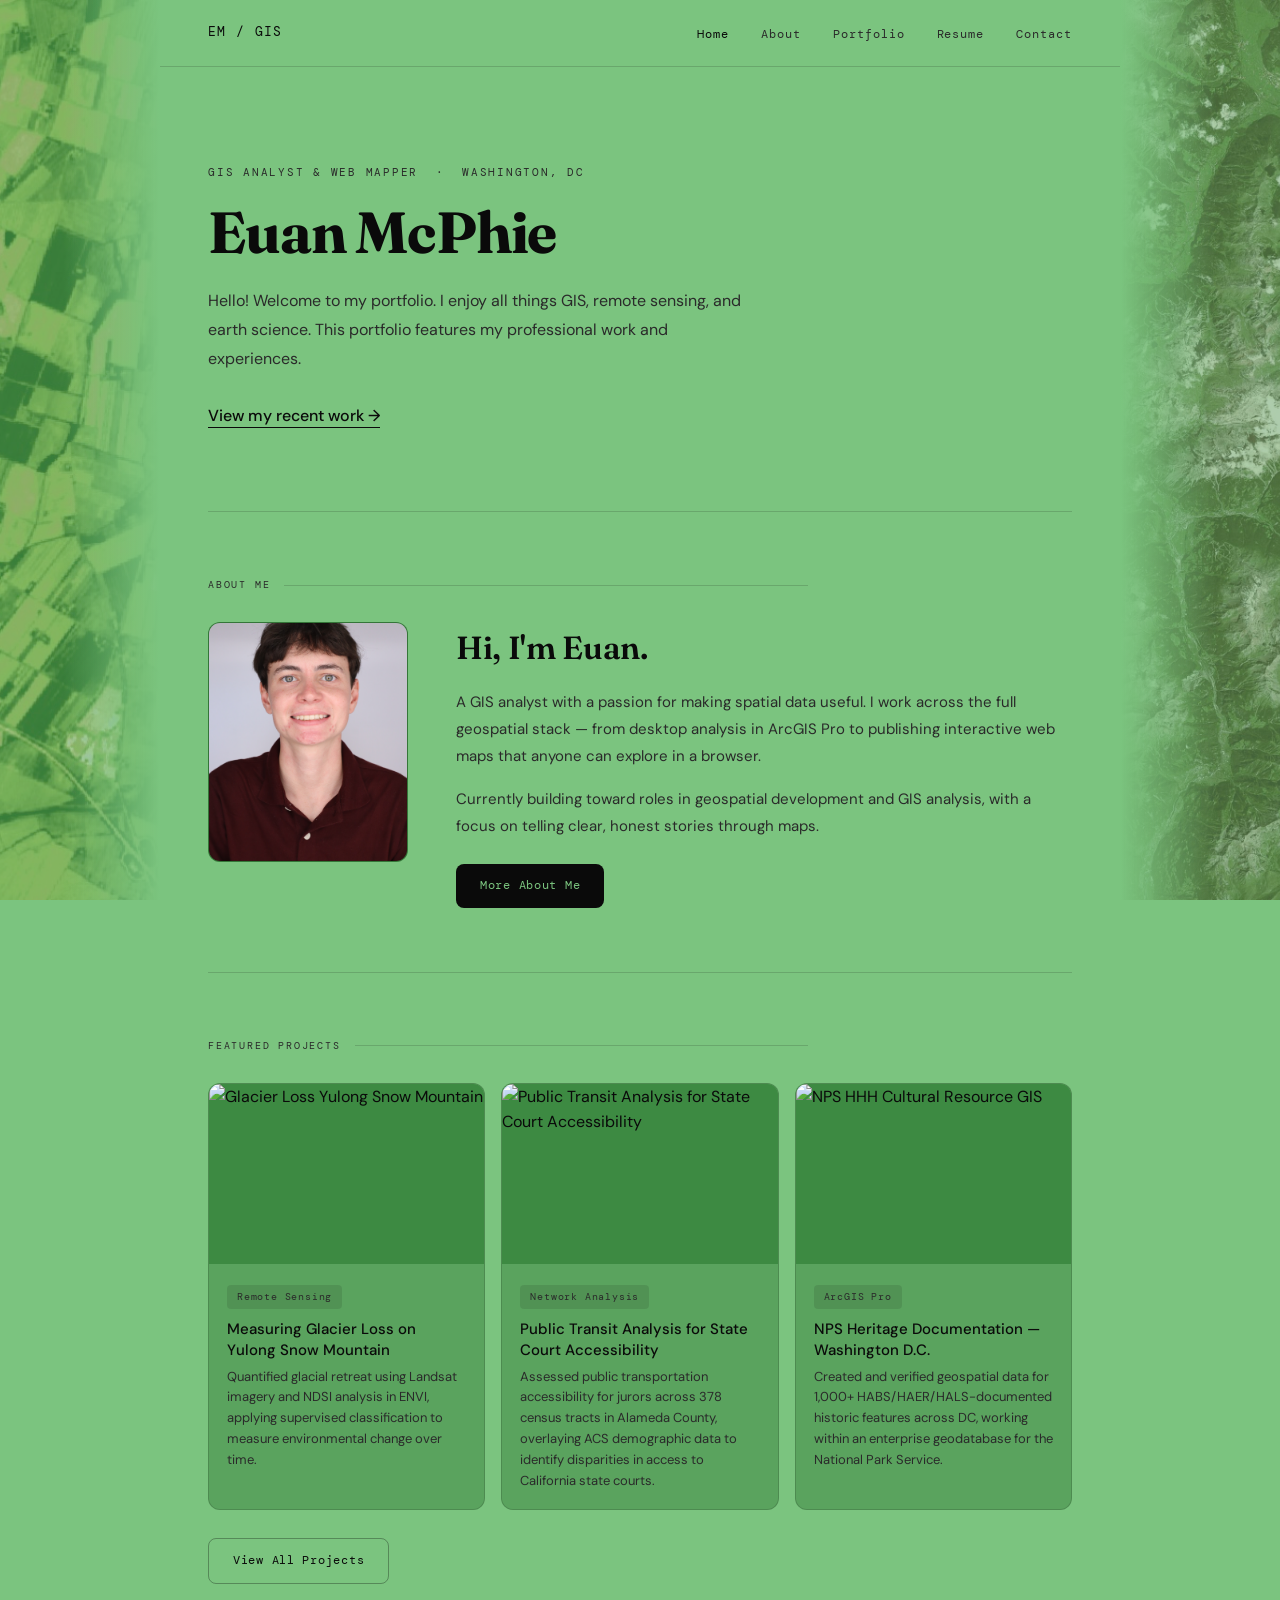
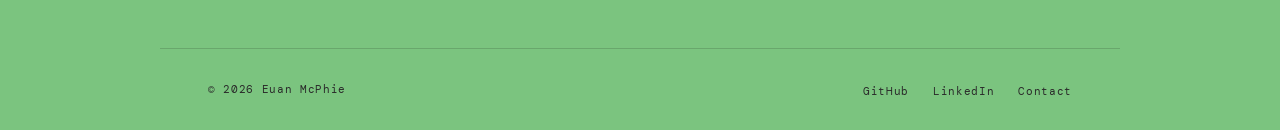
==== index.html @ 2d3afc80 "Update index.html" ====
<!DOCTYPE html>
<html lang="en">
<head>
  <meta charset="UTF-8">
  <meta name="viewport" content="width=device-width, initial-scale=1.0">
  <title>Euan McPhie | GIS Portfolio</title>
  <link rel="stylesheet" href="style.css">
  <style>
    .hero {
      padding: 96px 0 80px;
    }
    .hero-eyebrow {
      font-family: 'DM Mono', monospace;
      font-size: 11px;
      letter-spacing: 0.16em;
      text-transform: uppercase;
      color: var(--black-soft);
      margin-bottom: 20px;
    }
    .hero h1 { margin-bottom: 24px; }
    .hero-sub {
      font-size: 16px;
      color: var(--black-soft);
      max-width: 540px;
      line-height: 1.8;
    }
    .hero-sub a {
      color: var(--black);
      font-weight: 500;
      border-bottom: 1px solid var(--black);
      padding-bottom: 1px;
      transition: opacity 0.2s;
    }
    .hero-sub a:hover { opacity: 0.6; }

    .about-grid {
      display: grid;
      grid-template-columns: 200px 1fr;
      gap: 48px;
      align-items: start;
    }
    .about-photo {
      width: 200px;
      height: 240px;
      object-fit: cover;
      border-radius: var(--radius-lg);
      border: 1px solid var(--border);
      background: var(--bg-deeper);
      display: block;
    }
    .about-text p { margin-bottom: 16px; }
    .about-text p:last-of-type { margin-bottom: 24px; }

    @media (max-width: 768px) {
      .about-grid { grid-template-columns: 1fr; }
      .about-photo { width: 140px; height: 170px; }
    }
  </style>
</head>
<body>

  <!-- SIDEBARS — swap src images for your own NDVI/satellite imagery -->
  <div class="sidebar-left">
    <img src="assets/images/sidebar-left.jpg" alt="">
  </div>
  <div class="sidebar-right">
    <img src="assets/images/sidebar-right.jpg" alt="">
  </div>

  <nav>
    <a href="index.html" class="nav-logo">EM / GIS</a>
    <button class="nav-toggle" aria-label="Toggle menu" onclick="document.querySelector('.nav-links').classList.toggle('open')">
      <span></span><span></span><span></span>
    </button>
    <ul class="nav-links">
      <li><a href="index.html" class="active">Home</a></li>
      <li><a href="about.html">About</a></li>
      <li><a href="portfolio.html">Portfolio</a></li>
      <li><a href="resume.html">Resume</a></li>
      <li><a href="contact.html">Contact</a></li>
    </ul>
  </nav>

  <main>
    <section class="hero">
      <p class="hero-eyebrow">GIS Analyst &amp; Web Mapper &nbsp;·&nbsp; Washington, DC</p>
      <h1>Euan McPhie</h1>
      <p class="hero-sub">
        Hello! Welcome to my portfolio. I enjoy all things GIS, remote sensing, and earth science.
        This portfolio features my professional work and experiences.
        <br><br>
        <a href="portfolio.html">View my recent work →</a>
      </p>
    </section>

    <section id="about">
      <p class="section-label">About Me</p>
      <div class="about-grid">
        <img
          src="assets/images/photo.jpeg"
          alt="Euan McPhie"
          class="about-photo"
        >
        <div class="about-text">
          <h2>Hi, I'm Euan.</h2>
          <p>
            A GIS analyst with a passion for making spatial data useful. I work across the
            full geospatial stack — from desktop analysis in ArcGIS Pro to publishing
            interactive web maps that anyone can explore in a browser.
          </p>
          <p>
            Currently building toward roles in geospatial development and GIS analysis,
            with a focus on telling clear, honest stories through maps.
          </p>
          <a href="about.html" class="btn btn-dark">More About Me</a>
        </div>
      </div>
    </section>

    <section id="projects">
      <p class="section-label">Featured Projects</p>
      <div class="cards-grid">

 <a href="https://storymaps.arcgis.com/stories/8d81228a85324e58b875556479eda83a" class="card" target="_blank" rel="noopener">
  <img src="assets/images/yulonglacer.jpeg" alt="Glacier Loss Yulong Snow Mountain" class="card-img" onerror="this.style.background='var(--bg-deeper)';this.removeAttribute('src')">
  <div class="card-body">
    <span class="card-tag">Remote Sensing</span>
    <h3 class="card-title">Measuring Glacier Loss on Yulong Snow Mountain</h3>
    <p class="card-desc">Quantified glacial retreat using Landsat imagery and NDSI analysis in ENVI, applying supervised classification to measure environmental change over time.</p>
  </div>
</a>

<a href="https://docs.google.com/presentation/d/e/2PACX-1vQ5J7np9_4bzqyncNNaO1r4sl6ug8HQ_chpbXCSCV8nuyObh_miqHbxDKsYuWN1Dcld_z9ZnQ1ug_sf/pub?start=false&loop=false&delayms=3000" class="card" target="_blank" rel="noopener">
  <img src="assets/images/courts-thumb.jpg" alt="Public Transit Analysis for State Court Accessibility" class="card-img" onerror="this.style.background='var(--bg-deeper)';this.removeAttribute('src')">
  <div class="card-body">
    <span class="card-tag">Network Analysis</span>
    <h3 class="card-title">Public Transit Analysis for State Court Accessibility</h3>
    <p class="card-desc">Assessed public transportation accessibility for jurors across 378 census tracts in Alameda County, overlaying ACS demographic data to identify disparities in access to California state courts.</p>
  </div>
</a>

<a href="https://arcg.is/0SniSq" class="card" target="_blank" rel="noopener">
  <img src="assets/images/hhh_photo.jpg" alt="NPS HHH Cultural Resource GIS" class="card-img" onerror="this.style.background='var(--bg-deeper)';this.removeAttribute('src')">
  <div class="card-body">
    <span class="card-tag">ArcGIS Pro</span>
    <h3 class="card-title">NPS Heritage Documentation — Washington D.C.</h3>
    <p class="card-desc">Created and verified geospatial data for 1,000+ HABS/HAER/HALS-documented historic features across DC, working within an enterprise geodatabase for the National Park Service.</p>
  </div>
</a>

      </div>
      <div style="margin-top: 28px;">
        <a href="portfolio.html" class="btn btn-outline">View All Projects</a>
      </div>
    </section>
  </main>

  <footer>
    <span class="footer-left">© 2026 Euan McPhie</span>
    <ul class="footer-links">
      <li><a href="https://github.com/euanmapphiedev" target="_blank" rel="noopener">GitHub</a></li>
      <li><a href="https://www.linkedin.com/in/euan-mcphie/" target="_blank" rel="noopener">LinkedIn</a></li>
      <li><a href="contact.html">Contact</a></li>
    </ul>
  </footer>

</body>
</html>
---- style.css ----
/* ============================================
   EUAN McPHIE — GIS PORTFOLIO
   style.css — shared across all pages
   ============================================ */

@import url('https://fonts.googleapis.com/css2?family=Fraunces:wght@400;600;700&family=DM+Mono:wght@300;400&family=DM+Sans:wght@300;400;500&display=swap');

:root {
  --bg:         #7bc47f;
  --bg-dark:    #5aa35e;
  --bg-deeper:  #3d8a42;
  --black:      #0a0a0a;
  --black-soft: #2a2a2a;
  --white:      #ffffff;
  --accent:     #000000;
  --border:     rgba(0,0,0,0.15);
  --border-strong: rgba(0,0,0,0.3);
  --radius:     8px;
  --radius-lg:  12px;
  --sidebar-w:  160px;
}

*, *::before, *::after {
  box-sizing: border-box;
  margin: 0;
  padding: 0;
}

html { scroll-behavior: smooth; }

body {
  background-color: var(--bg);
  color: var(--black);
  font-family: 'DM Sans', sans-serif;
  font-size: 16px;
  line-height: 1.6;
  min-height: 100vh;
}

a { color: inherit; text-decoration: none; }
img { max-width: 100%; display: block; }

/* ── SIDEBAR PANELS ── */
.sidebar-left,
.sidebar-right {
  position: fixed;
  top: 0;
  bottom: 0;
  width: var(--sidebar-w);
  overflow: hidden;
  z-index: 0;
  pointer-events: none;
}
.sidebar-left  { left: 0; }
.sidebar-right { right: 0; }

.sidebar-left img,
.sidebar-right img {
  width: 100%;
  height: 100%;
  object-fit: cover;
  object-position: center;
  opacity: 0.55;
  filter: saturate(1.1) brightness(0.85);
}

/* Gradient fade toward center so content edge is clean */
.sidebar-left::after {
  content: '';
  position: absolute;
  inset: 0;
  background: linear-gradient(to right, transparent 40%, var(--bg) 100%);
}
.sidebar-right::after {
  content: '';
  position: absolute;
  inset: 0;
  background: linear-gradient(to left, transparent 40%, var(--bg) 100%);
}

/* ── NAV ── */
nav {
  display: flex;
  justify-content: space-between;
  align-items: center;
  padding: 20px 48px;
  border-bottom: 1px solid var(--border);
  background: var(--bg);
  position: sticky;
  top: 0;
  z-index: 100;
  margin: 0 var(--sidebar-w);
}

.nav-logo {
  font-family: 'DM Mono', monospace;
  font-size: 13px;
  letter-spacing: 0.1em;
  color: var(--black);
}

.nav-links {
  display: flex;
  gap: 32px;
  list-style: none;
}

.nav-links a {
  font-family: 'DM Mono', monospace;
  font-size: 12px;
  letter-spacing: 0.08em;
  color: var(--black-soft);
  transition: color 0.2s;
}

.nav-links a:hover,
.nav-links a.active { color: var(--black); }

.nav-toggle {
  display: none;
  flex-direction: column;
  gap: 5px;
  cursor: pointer;
  background: none;
  border: none;
  padding: 4px;
}
.nav-toggle span {
  display: block;
  width: 22px;
  height: 1.5px;
  background: var(--black);
}

/* ── PAGE LAYOUT ── */
main {
  max-width: 1100px;
  margin: 0 auto;
  padding: 0 48px;
  position: relative;
  z-index: 1;
  /* Push content away from sidebars */
  margin-left: var(--sidebar-w);
  margin-right: var(--sidebar-w);
  max-width: calc(100% - 2 * var(--sidebar-w));
}

section {
  padding: 64px 0;
}

/* Only add dividers between sections explicitly */
section + section {
  border-top: 1px solid var(--border);
}

/* ── SECTION LABELS ── */
.section-label {
  font-family: 'DM Mono', monospace;
  font-size: 10px;
  letter-spacing: 0.18em;
  text-transform: uppercase;
  color: var(--black-soft);
  display: flex;
  align-items: center;
  gap: 14px;
  margin-bottom: 28px;
}

.section-label::after {
  content: '';
  flex: 1;
  height: 1px;
  background: var(--border);
}

/* ── TYPOGRAPHY ── */
h1 {
  font-family: 'Fraunces', serif;
  font-size: clamp(36px, 5vw, 58px);
  font-weight: 700;
  line-height: 1.05;
  letter-spacing: -0.02em;
  color: var(--black);
}

h2 {
  font-family: 'Fraunces', serif;
  font-size: clamp(22px, 3vw, 32px);
  font-weight: 600;
  letter-spacing: -0.01em;
  margin-bottom: 16px;
}

h3 {
  font-family: 'DM Sans', sans-serif;
  font-size: 16px;
  font-weight: 500;
  margin-bottom: 8px;
}

p {
  font-size: 15px;
  color: var(--black-soft);
  line-height: 1.8;
  max-width: 600px;
}

/* ── BUTTONS ── */
.btn {
  display: inline-block;
  padding: 12px 24px;
  border-radius: var(--radius);
  font-family: 'DM Mono', monospace;
  font-size: 12px;
  letter-spacing: 0.06em;
  cursor: pointer;
  transition: opacity 0.2s, transform 0.1s;
  border: none;
}
.btn:hover { opacity: 0.82; }
.btn:active { transform: scale(0.98); }
.btn-dark { background: var(--black); color: var(--bg); }
.btn-outline {
  background: transparent;
  color: var(--black);
  border: 1px solid var(--border-strong);
}

/* ── PROJECT CARDS ── */
.cards-grid {
  display: grid;
  grid-template-columns: repeat(auto-fill, minmax(260px, 1fr));
  gap: 16px;
}

.card {
  background: var(--bg-dark);
  border: 1px solid var(--border);
  border-radius: var(--radius-lg);
  overflow: hidden;
  transition: transform 0.2s, border-color 0.2s;
  cursor: pointer;
}
.card:hover {
  transform: translateY(-3px);
  border-color: var(--border-strong);
}

.card-img {
  width: 100%;
  height: 180px;
  object-fit: cover;
  background: var(--bg-deeper);
  display: block;
}

.card-body { padding: 18px; }

.card-tag {
  font-family: 'DM Mono', monospace;
  font-size: 10px;
  letter-spacing: 0.08em;
  color: var(--black-soft);
  background: rgba(0,0,0,0.1);
  padding: 4px 10px;
  border-radius: 4px;
  display: inline-block;
  margin-bottom: 10px;
}

.card-title {
  font-size: 15px;
  font-weight: 500;
  color: var(--black);
  margin-bottom: 6px;
  line-height: 1.4;
}

.card-desc {
  font-size: 13px;
  color: var(--black-soft);
  line-height: 1.6;
  max-width: none;
}

/* ── FILTER PILLS (portfolio page) ── */
.pill {
  font-family: 'DM Mono', monospace;
  font-size: 11px;
  padding: 6px 14px;
  border-radius: 20px;
  border: 1px solid var(--black);
  cursor: pointer;
  background: var(--white);
  color: var(--black);
  transition: background 0.15s, color 0.15s;
}
.pill:hover,
.pill.active {
  background: var(--black);
  color: var(--white);
  border-color: var(--black);
}

/* Card skill tags (portfolio page bubbles) */
.card-skill {
  font-family: 'DM Mono', monospace;
  font-size: 10px;
  padding: 3px 9px;
  border-radius: 12px;
  border: 1px solid var(--black);
  background: var(--white);
  color: var(--black);
  display: inline-block;
  margin: 3px 3px 0 0;
}

/* ── FOOTER ── */
footer {
  border-top: 1px solid var(--border);
  padding: 28px 48px;
  display: flex;
  justify-content: space-between;
  align-items: center;
  margin: 0 var(--sidebar-w);
  position: relative;
  z-index: 1;
}

.footer-left {
  font-family: 'DM Mono', monospace;
  font-size: 11px;
  color: var(--black-soft);
  letter-spacing: 0.06em;
}

.footer-links {
  display: flex;
  gap: 24px;
  list-style: none;
}
.footer-links a {
  font-family: 'DM Mono', monospace;
  font-size: 11px;
  color: var(--black-soft);
  letter-spacing: 0.06em;
  transition: color 0.2s;
}
.footer-links a:hover { color: var(--black); }

/* ── RESPONSIVE ── */
@media (max-width: 1100px) {
  :root { --sidebar-w: 100px; }
}

@media (max-width: 860px) {
  :root { --sidebar-w: 0px; }
  .sidebar-left, .sidebar-right { display: none; }
  nav { margin: 0; }
  main { margin: 0 auto; max-width: 100%; padding: 0 24px; }
  footer { margin: 0; padding: 24px; flex-direction: column; gap: 16px; text-align: center; }
}

@media (max-width: 768px) {
  nav { padding: 16px 24px; position: relative; }
  .nav-links {
    display: none;
    position: absolute;
    top: 100%;
    left: 0; right: 0;
    background: var(--bg);
    flex-direction: column;
    padding: 16px 24px;
    gap: 16px;
    border-bottom: 1px solid var(--border);
    z-index: 200;
  }
  .nav-links.open { display: flex; }
  .nav-toggle { display: flex; }
  section { padding: 48px 0; }
  .cards-grid { grid-template-columns: 1fr; }
}
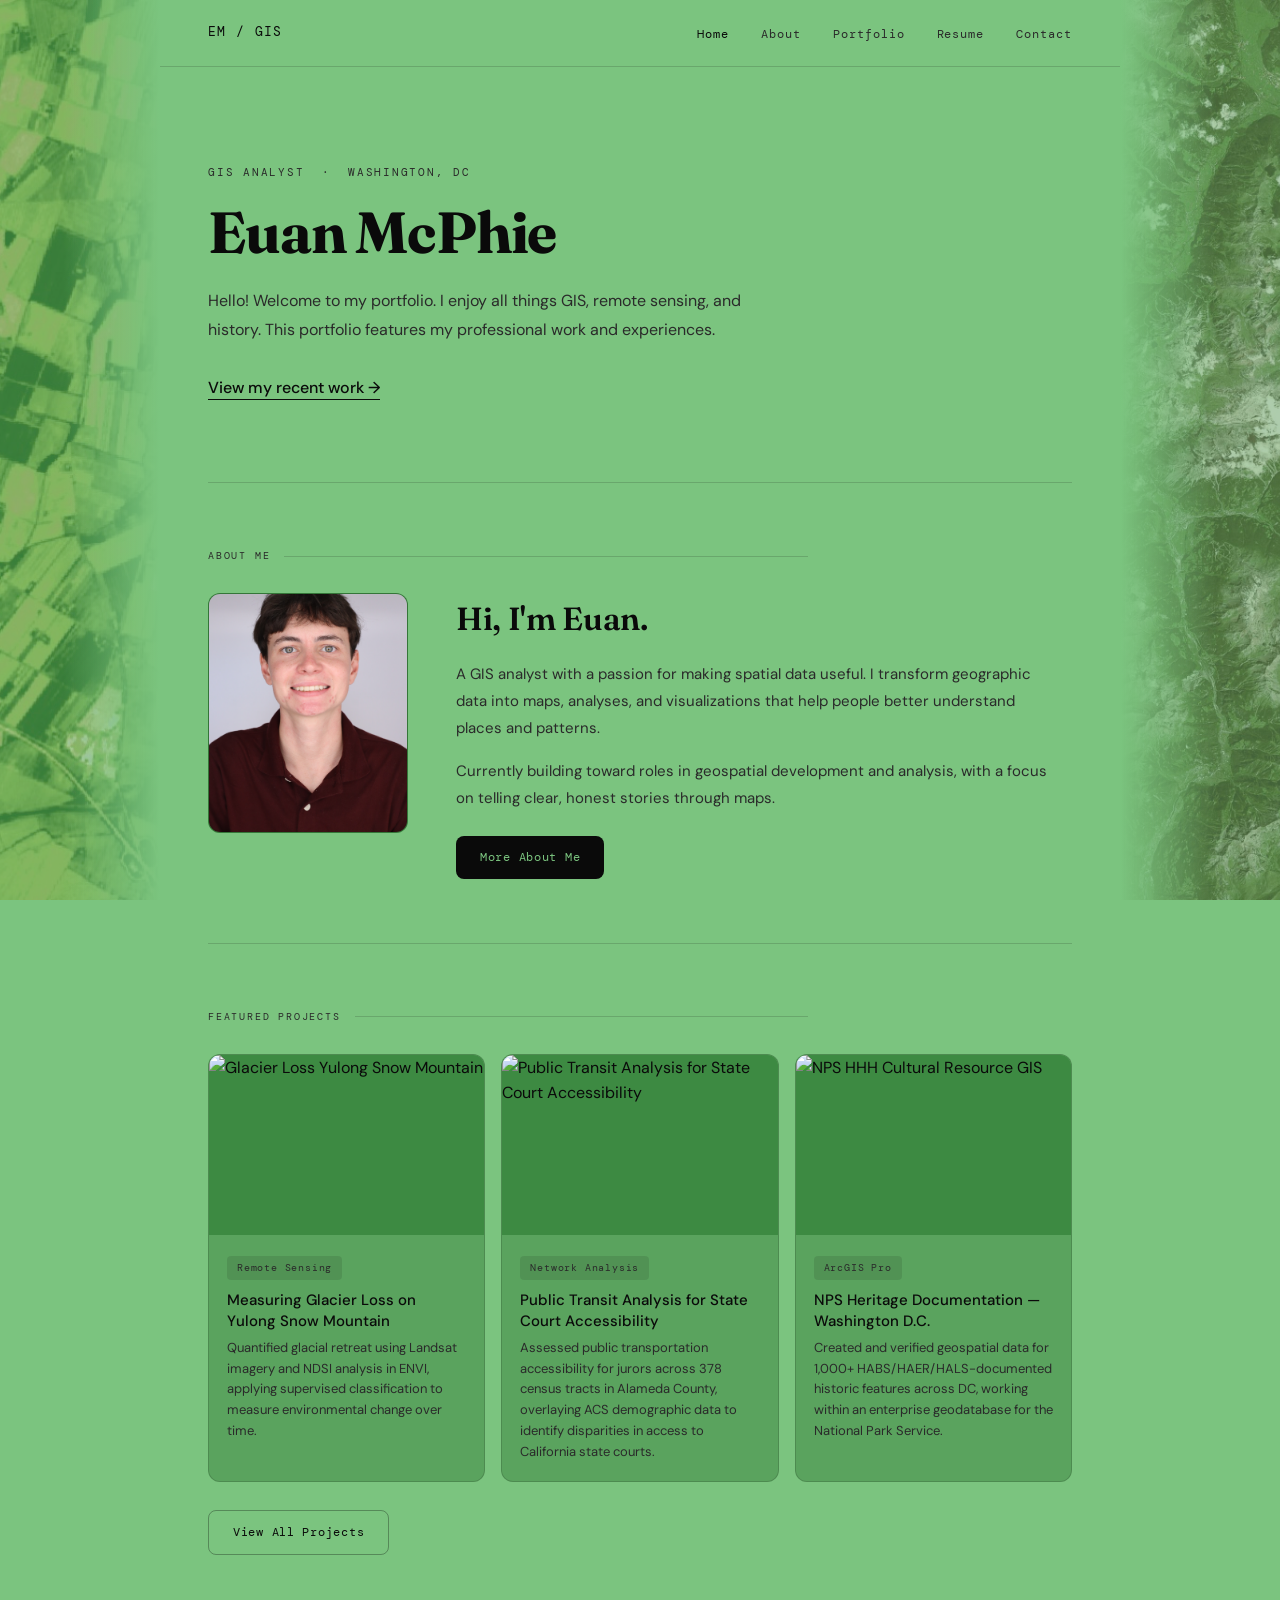
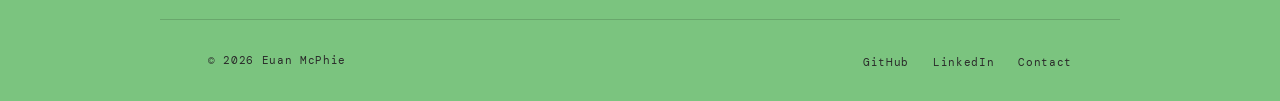
==== commit 643e992b: "Update index.html" ====
--- a/index.html
+++ b/index.html
@@ -83,10 +83,10 @@
 
   <main>
     <section class="hero">
-      <p class="hero-eyebrow">GIS Analyst &amp; Web Mapper &nbsp;·&nbsp; Washington, DC</p>
+      <p class="hero-eyebrow">GIS Analyst &nbsp;·&nbsp; Washington, DC</p>
       <h1>Euan McPhie</h1>
       <p class="hero-sub">
-        Hello! Welcome to my portfolio. I enjoy all things GIS, remote sensing, and earth science.
+        Hello! Welcome to my portfolio. I enjoy all things GIS, remote sensing, and history.
         This portfolio features my professional work and experiences.
         <br><br>
         <a href="portfolio.html">View my recent work →</a>
@@ -104,12 +104,12 @@
         <div class="about-text">
           <h2>Hi, I'm Euan.</h2>
           <p>
-            A GIS analyst with a passion for making spatial data useful. I work across the
-            full geospatial stack — from desktop analysis in ArcGIS Pro to publishing
-            interactive web maps that anyone can explore in a browser.
+            A GIS analyst with a passion for making spatial data useful. I transform 
+            geographic data into maps, analyses, and visualizations that help people 
+            better understand places and patterns.
           </p>
           <p>
-            Currently building toward roles in geospatial development and GIS analysis,
+            Currently building toward roles in geospatial development and analysis,
             with a focus on telling clear, honest stories through maps.
           </p>
           <a href="about.html" class="btn btn-dark">More About Me</a>
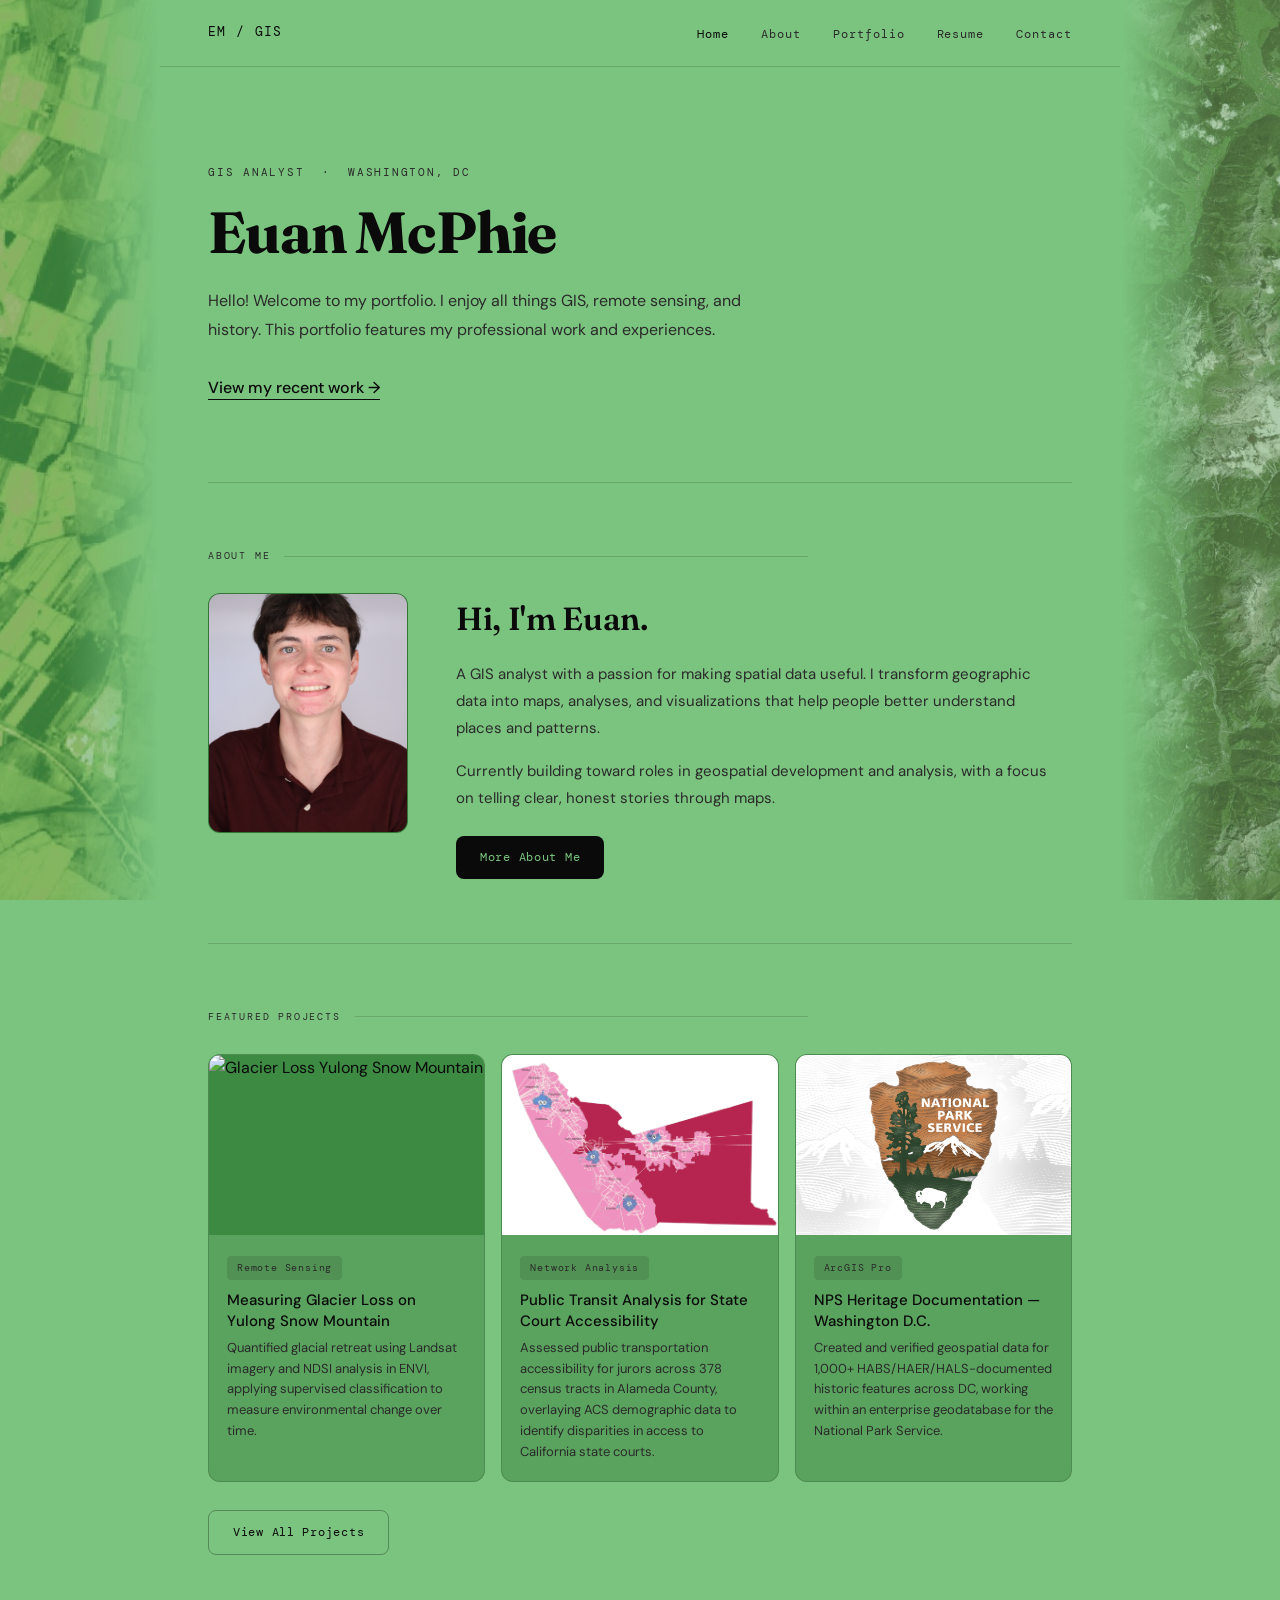
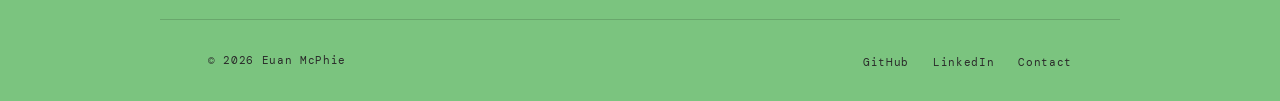
==== commit dd0965c4: "Update index.html" ====
--- a/index.html
+++ b/index.html
@@ -122,7 +122,7 @@
       <div class="cards-grid">
 
  <a href="https://storymaps.arcgis.com/stories/8d81228a85324e58b875556479eda83a" class="card" target="_blank" rel="noopener">
-  <img src="assets/images/yulonglacer.jpeg" alt="Glacier Loss Yulong Snow Mountain" class="card-img" onerror="this.style.background='var(--bg-deeper)';this.removeAttribute('src')">
+  <img src="assets/images/yulonglacier.jpeg" alt="Glacier Loss Yulong Snow Mountain" class="card-img" onerror="this.style.background='var(--bg-deeper)';this.removeAttribute('src')">
   <div class="card-body">
     <span class="card-tag">Remote Sensing</span>
     <h3 class="card-title">Measuring Glacier Loss on Yulong Snow Mountain</h3>
@@ -131,7 +131,7 @@
 </a>
 
 <a href="https://docs.google.com/presentation/d/e/2PACX-1vQ5J7np9_4bzqyncNNaO1r4sl6ug8HQ_chpbXCSCV8nuyObh_miqHbxDKsYuWN1Dcld_z9ZnQ1ug_sf/pub?start=false&loop=false&delayms=3000" class="card" target="_blank" rel="noopener">
-  <img src="assets/images/courts-thumb.jpg" alt="Public Transit Analysis for State Court Accessibility" class="card-img" onerror="this.style.background='var(--bg-deeper)';this.removeAttribute('src')">
+  <img src="assets/images/NCSCProject.png" alt="Public Transit Analysis for State Court Accessibility" class="card-img" onerror="this.style.background='var(--bg-deeper)';this.removeAttribute('src')">
   <div class="card-body">
     <span class="card-tag">Network Analysis</span>
     <h3 class="card-title">Public Transit Analysis for State Court Accessibility</h3>
@@ -140,7 +140,7 @@
 </a>
 
 <a href="https://arcg.is/0SniSq" class="card" target="_blank" rel="noopener">
-  <img src="assets/images/hhh_photo.jpg" alt="NPS HHH Cultural Resource GIS" class="card-img" onerror="this.style.background='var(--bg-deeper)';this.removeAttribute('src')">
+  <img src="assets/images/HHHphoto.jpg" alt="NPS HHH Cultural Resource GIS" class="card-img" onerror="this.style.background='var(--bg-deeper)';this.removeAttribute('src')">
   <div class="card-body">
     <span class="card-tag">ArcGIS Pro</span>
     <h3 class="card-title">NPS Heritage Documentation — Washington D.C.</h3>
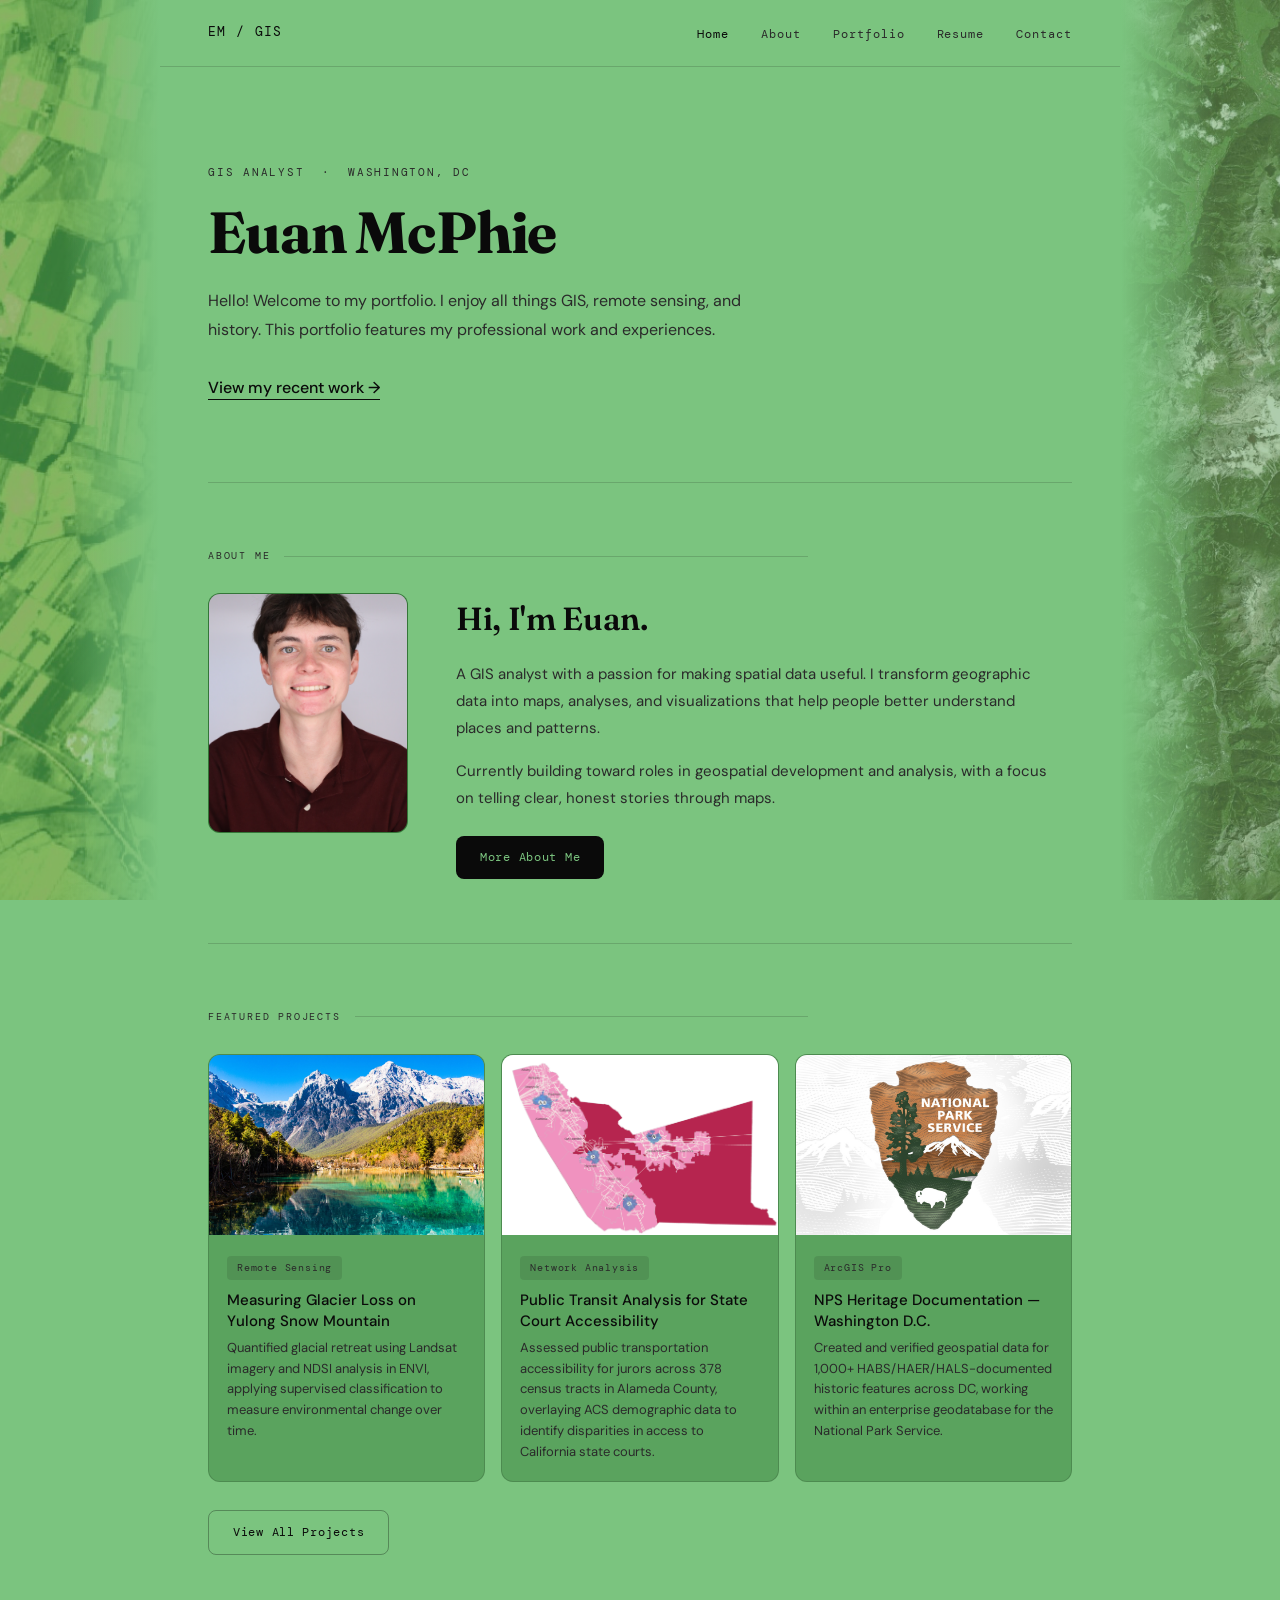
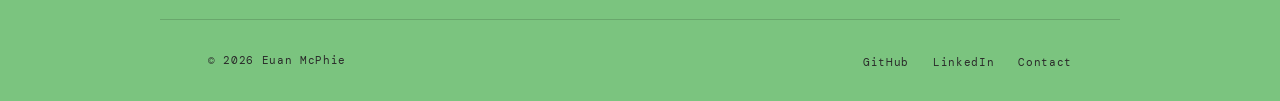
==== commit b3fbcef8: "Update index.html" ====
--- a/index.html
+++ b/index.html
@@ -122,7 +122,7 @@
       <div class="cards-grid">
 
  <a href="https://storymaps.arcgis.com/stories/8d81228a85324e58b875556479eda83a" class="card" target="_blank" rel="noopener">
-  <img src="assets/images/yulonglacier.jpeg" alt="Glacier Loss Yulong Snow Mountain" class="card-img" onerror="this.style.background='var(--bg-deeper)';this.removeAttribute('src')">
+  <img src="assets/images/yulongglacier.jpeg" alt="Glacier Loss Yulong Snow Mountain" class="card-img" onerror="this.style.background='var(--bg-deeper)';this.removeAttribute('src')">
   <div class="card-body">
     <span class="card-tag">Remote Sensing</span>
     <h3 class="card-title">Measuring Glacier Loss on Yulong Snow Mountain</h3>
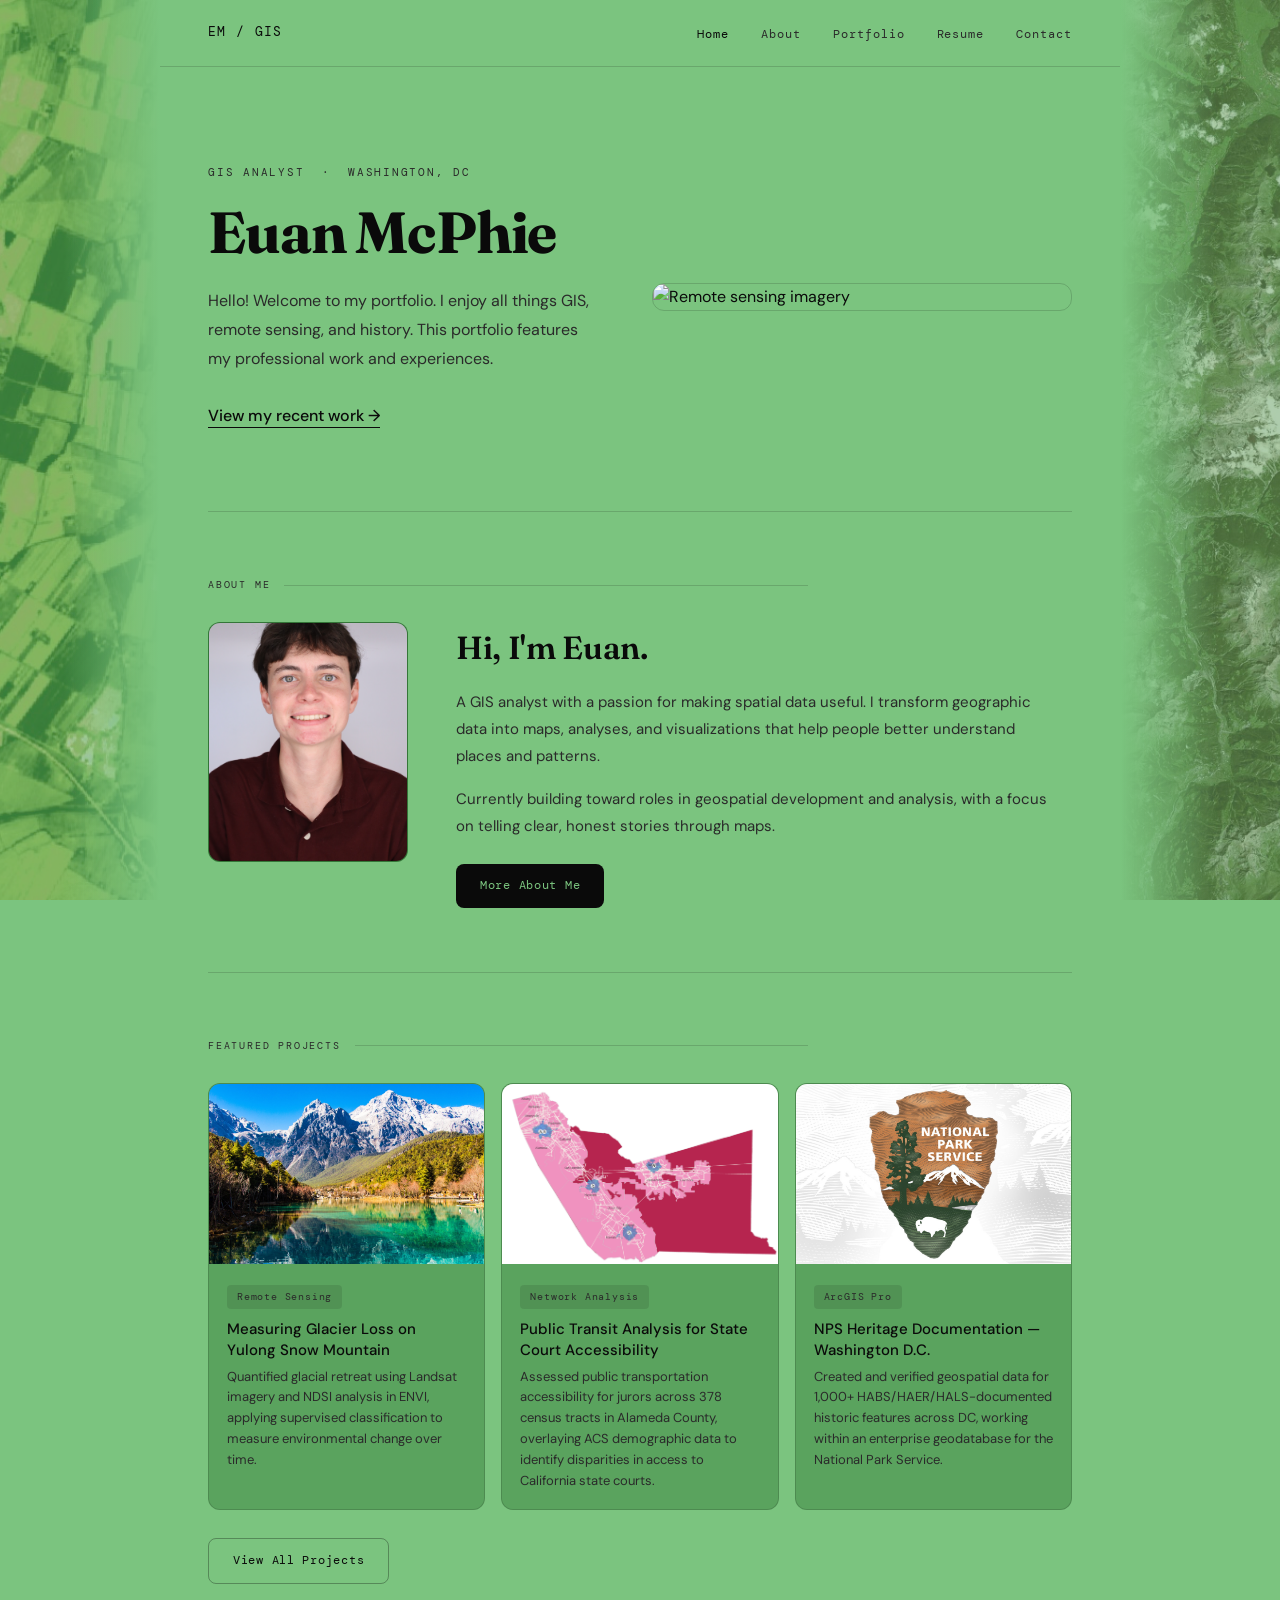
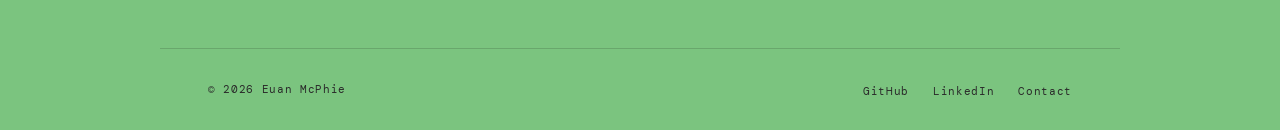
==== commit a56ba307: "Update index.html" ====
--- a/index.html
+++ b/index.html
@@ -7,31 +7,47 @@
   <link rel="stylesheet" href="style.css">
   <style>
     .hero {
-      padding: 96px 0 80px;
-    }
-    .hero-eyebrow {
-      font-family: 'DM Mono', monospace;
-      font-size: 11px;
-      letter-spacing: 0.16em;
-      text-transform: uppercase;
-      color: var(--black-soft);
-      margin-bottom: 20px;
-    }
-    .hero h1 { margin-bottom: 24px; }
-    .hero-sub {
-      font-size: 16px;
-      color: var(--black-soft);
-      max-width: 540px;
-      line-height: 1.8;
-    }
-    .hero-sub a {
-      color: var(--black);
-      font-weight: 500;
-      border-bottom: 1px solid var(--black);
-      padding-bottom: 1px;
-      transition: opacity 0.2s;
-    }
-    .hero-sub a:hover { opacity: 0.6; }
+  padding: 96px 0 80px;
+  display: grid;
+  grid-template-columns: 1fr 420px;
+  gap: 48px;
+  align-items: center;
+}
+.hero-content { display: flex; flex-direction: column; }
+.hero-eyebrow {
+  font-family: 'DM Mono', monospace;
+  font-size: 11px;
+  letter-spacing: 0.16em;
+  text-transform: uppercase;
+  color: var(--black-soft);
+  margin-bottom: 20px;
+}
+.hero h1 { margin-bottom: 24px; }
+.hero-sub {
+  font-size: 16px;
+  color: var(--black-soft);
+  max-width: 540px;
+  line-height: 1.8;
+}
+.hero-sub a {
+  color: var(--black);
+  font-weight: 500;
+  border-bottom: 1px solid var(--black);
+  padding-bottom: 1px;
+  transition: opacity 0.2s;
+}
+.hero-sub a:hover { opacity: 0.6; }
+.hero-image {
+  width: 100%;
+  border-radius: var(--radius-lg);
+  border: 1px solid var(--border);
+  display: block;
+  object-fit: cover;
+}
+@media (max-width: 900px) {
+  .hero { grid-template-columns: 1fr; }
+  .hero-image { max-height: 300px; }
+}
 
     .about-grid {
       display: grid;
@@ -83,16 +99,19 @@
 
   <main>
     <section class="hero">
-      <p class="hero-eyebrow">GIS Analyst &nbsp;·&nbsp; Washington, DC</p>
-      <h1>Euan McPhie</h1>
-      <p class="hero-sub">
-        Hello! Welcome to my portfolio. I enjoy all things GIS, remote sensing, and history.
-        This portfolio features my professional work and experiences.
-        <br><br>
-        <a href="portfolio.html">View my recent work →</a>
-      </p>
-    </section>
-
+  <div class="hero-content">
+    <p class="hero-eyebrow">GIS Analyst &nbsp;·&nbsp; Washington, DC</p>
+    <h1>Euan McPhie</h1>
+    <p class="hero-sub">
+      Hello! Welcome to my portfolio. I enjoy all things GIS, remote sensing, and history.
+      This portfolio features my professional work and experiences.
+      <br><br>
+      <a href="portfolio.html">View my recent work →</a>
+    </p>
+  </div>
+  <img src="assets/images/envipics.png" alt="Remote sensing imagery" class="hero-image">
+</section>
+    
     <section id="about">
       <p class="section-label">About Me</p>
       <div class="about-grid">
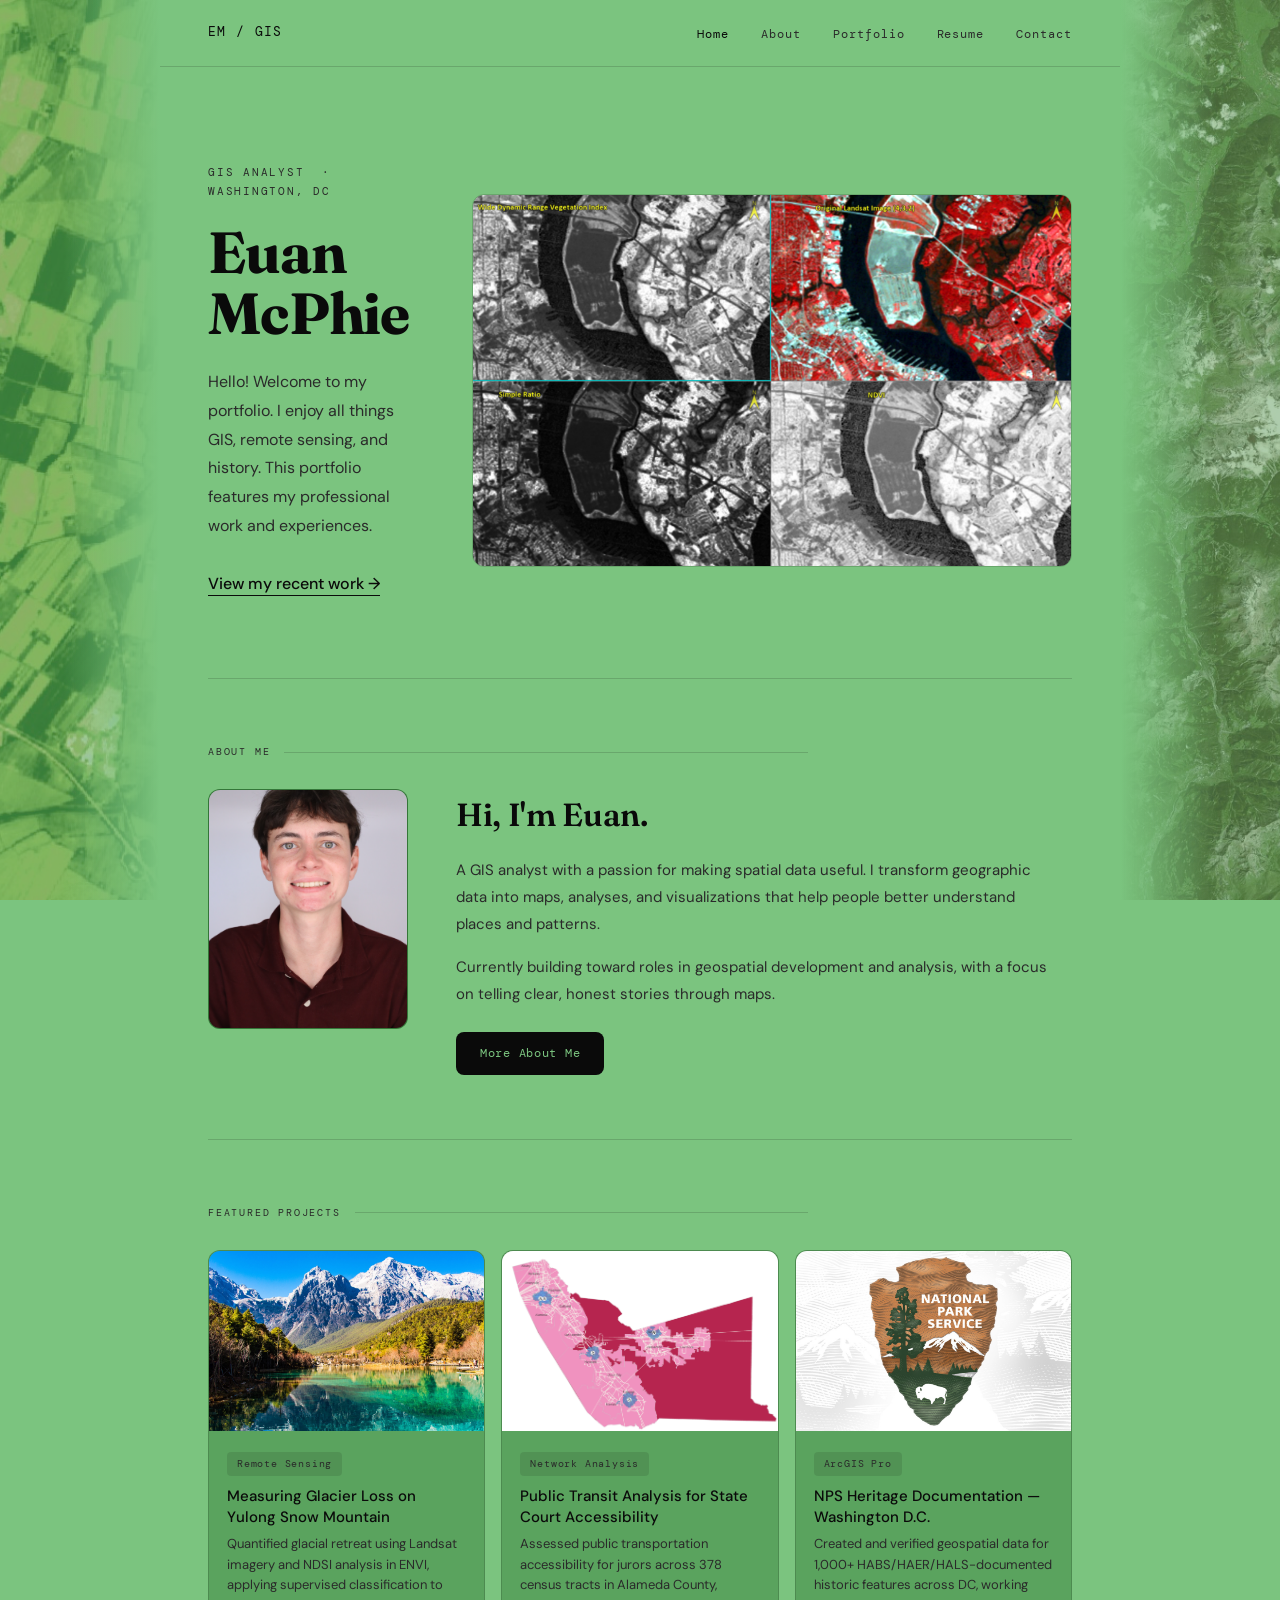
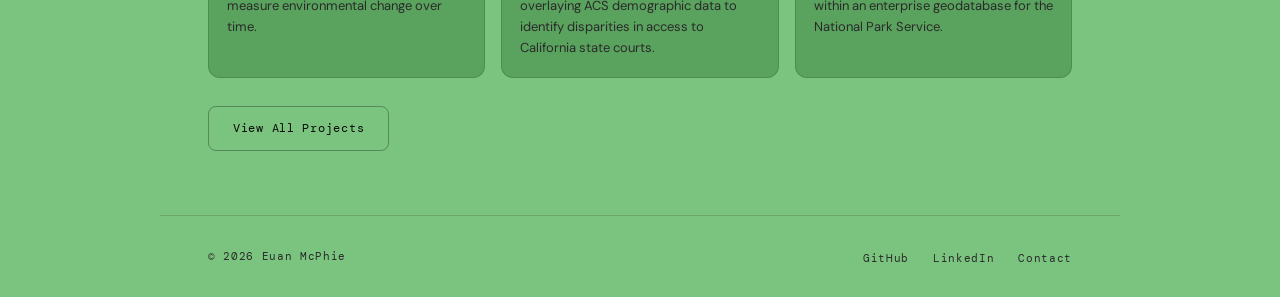
==== commit 342a0f21: "Update index.html" ====
--- a/index.html
+++ b/index.html
@@ -9,7 +9,7 @@
     .hero {
   padding: 96px 0 80px;
   display: grid;
-  grid-template-columns: 1fr 420px;
+  grid-template-columns: 1fr 600px;
   gap: 48px;
   align-items: center;
 }
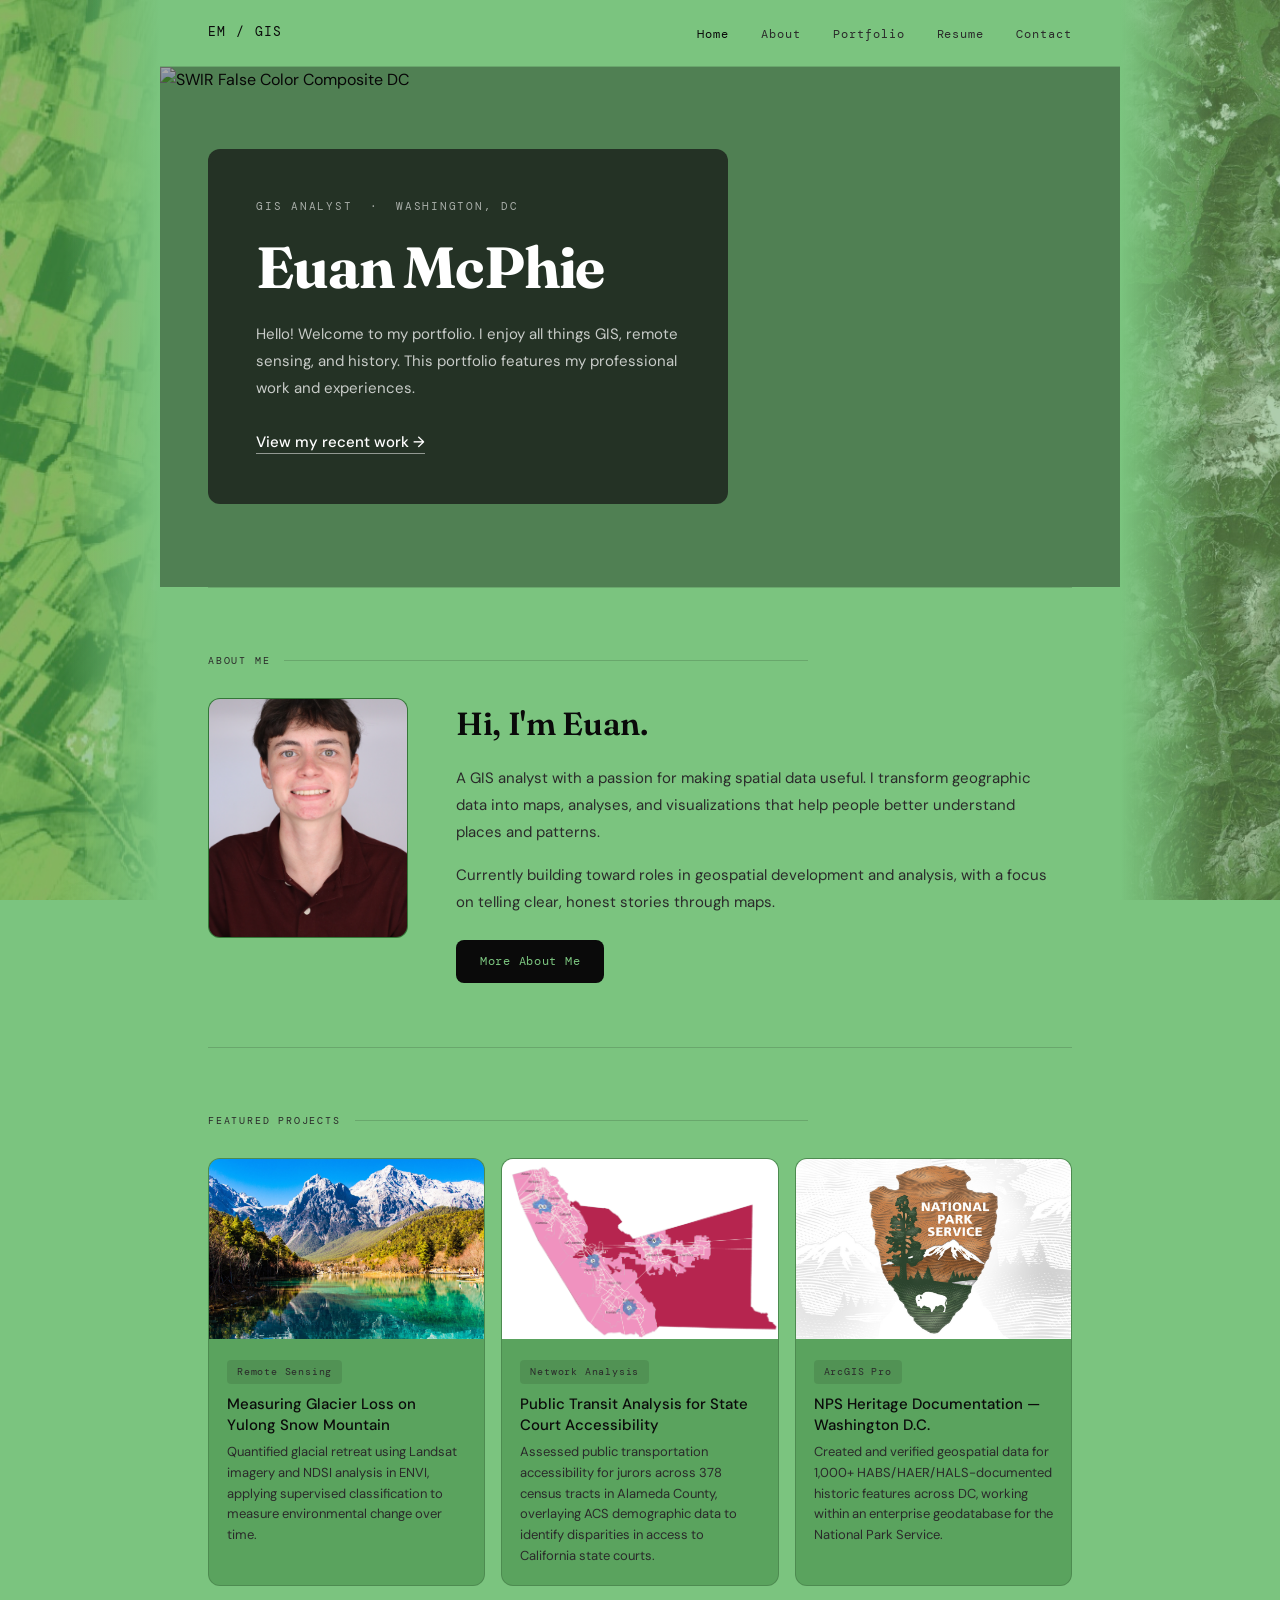
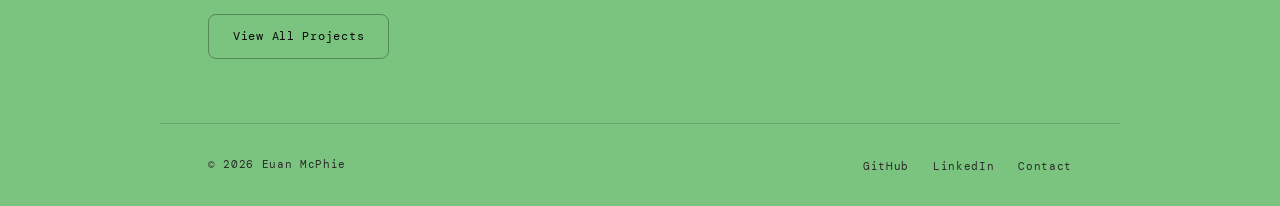
==== commit 4a997b78: "Update index.html" ====
--- a/index.html
+++ b/index.html
@@ -7,44 +7,67 @@
   <link rel="stylesheet" href="style.css">
   <style>
     .hero {
-  padding: 96px 0 80px;
-  display: grid;
-  grid-template-columns: 1fr 600px;
-  gap: 48px;
+  position: relative;
+  min-height: 520px;
+  display: flex;
   align-items: center;
-}
-.hero-content { display: flex; flex-direction: column; }
+  overflow: hidden;
+  margin: 0 calc(-1 * 48px);
+  padding: 0 48px;
+}
+.hero-bg {
+  position: absolute;
+  inset: 0;
+  width: 100%;
+  height: 100%;
+  object-fit: cover;
+  object-position: center;
+  z-index: 0;
+}
+.hero-overlay {
+  position: absolute;
+  inset: 0;
+  background: rgba(0, 0, 0, 0.35);
+  z-index: 1;
+}
+.hero-content {
+  position: relative;
+  z-index: 2;
+  background: rgba(20, 20, 20, 0.72);
+  backdrop-filter: blur(6px);
+  border-radius: var(--radius-lg);
+  padding: 48px 48px;
+  max-width: 520px;
+}
 .hero-eyebrow {
   font-family: 'DM Mono', monospace;
   font-size: 11px;
   letter-spacing: 0.16em;
   text-transform: uppercase;
-  color: var(--black-soft);
+  color: rgba(255,255,255,0.6);
   margin-bottom: 20px;
 }
-.hero h1 { margin-bottom: 24px; }
+.hero h1 {
+  margin-bottom: 24px;
+  color: var(--white);
+}
 .hero-sub {
-  font-size: 16px;
-  color: var(--black-soft);
-  max-width: 540px;
+  font-size: 15px;
+  color: rgba(255,255,255,0.75);
   line-height: 1.8;
 }
 .hero-sub a {
-  color: var(--black);
+  color: var(--white);
   font-weight: 500;
-  border-bottom: 1px solid var(--black);
+  border-bottom: 1px solid rgba(255,255,255,0.5);
   padding-bottom: 1px;
   transition: opacity 0.2s;
 }
 .hero-sub a:hover { opacity: 0.6; }
-.hero-image {
-  width: 100%;
-  border-radius: var(--radius-lg);
-  border: 1px solid var(--border);
-  display: block;
-  object-fit: cover;
-}
-@media (max-width: 900px) {
+@media (max-width: 768px) {
+  .hero { min-height: 420px; margin: 0 -24px; padding: 0 24px; }
+  .hero-content { padding: 32px 28px; }
+} {
   .hero { grid-template-columns: 1fr; }
   .hero-image { max-height: 300px; }
 }
@@ -99,6 +122,8 @@
 
   <main>
     <section class="hero">
+  <img src="assets/images/SWIRFalseColorComp.png" alt="SWIR False Color Composite DC" class="hero-bg">
+  <div class="hero-overlay"></div>
   <div class="hero-content">
     <p class="hero-eyebrow">GIS Analyst &nbsp;·&nbsp; Washington, DC</p>
     <h1>Euan McPhie</h1>
@@ -109,7 +134,6 @@
       <a href="portfolio.html">View my recent work →</a>
     </p>
   </div>
-  <img src="assets/images/envipics.png" alt="Remote sensing imagery" class="hero-image">
 </section>
     
     <section id="about">
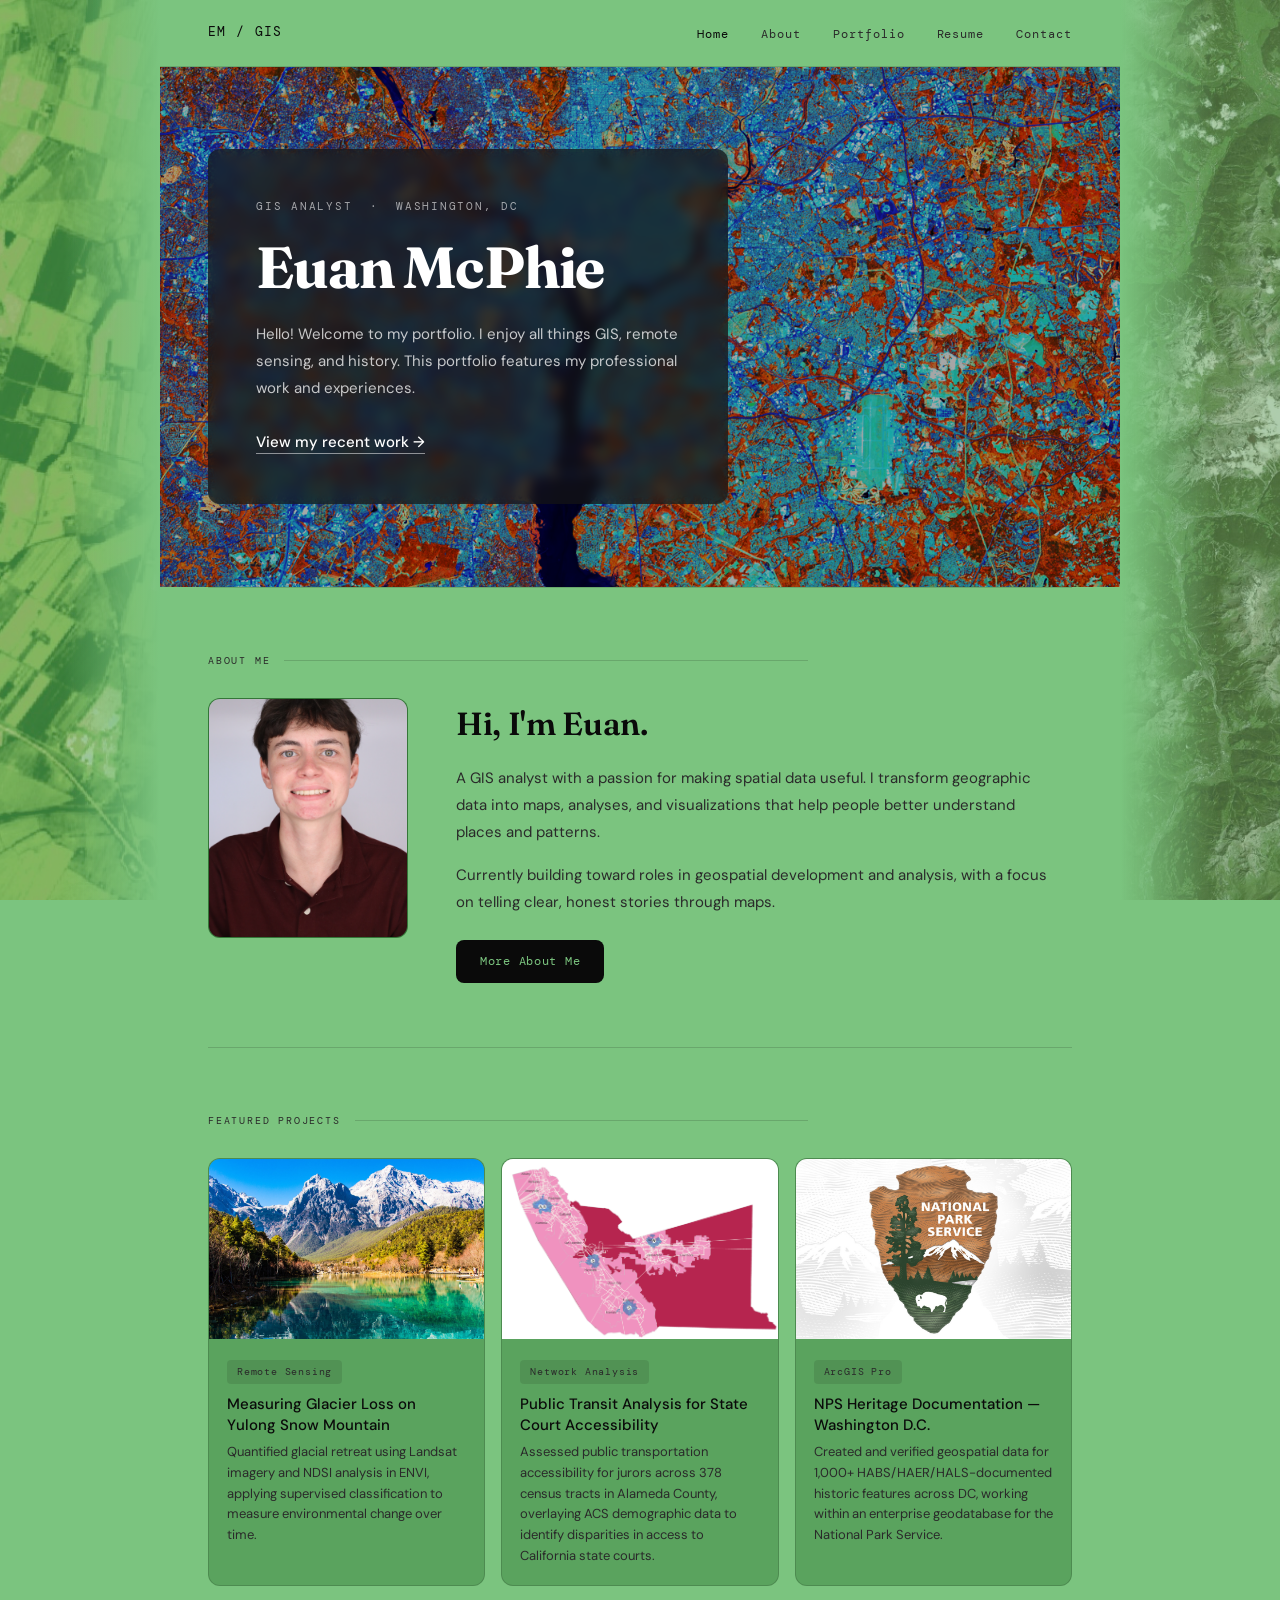
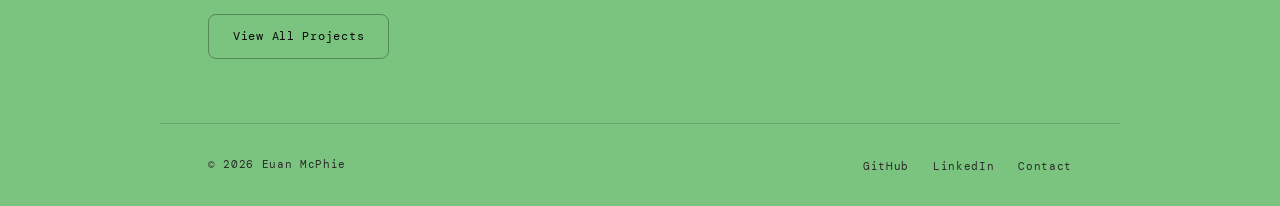
==== commit b7ea6489: "Update index.html" ====
--- a/index.html
+++ b/index.html
@@ -122,7 +122,7 @@
 
   <main>
     <section class="hero">
-  <img src="assets/images/SWIRFalseColorComp.png" alt="SWIR False Color Composite DC" class="hero-bg">
+  <img src="assets/images/SWIRFalseColorcomp.png" alt="SWIR False Color Composite DC" class="hero-bg">
   <div class="hero-overlay"></div>
   <div class="hero-content">
     <p class="hero-eyebrow">GIS Analyst &nbsp;·&nbsp; Washington, DC</p>
